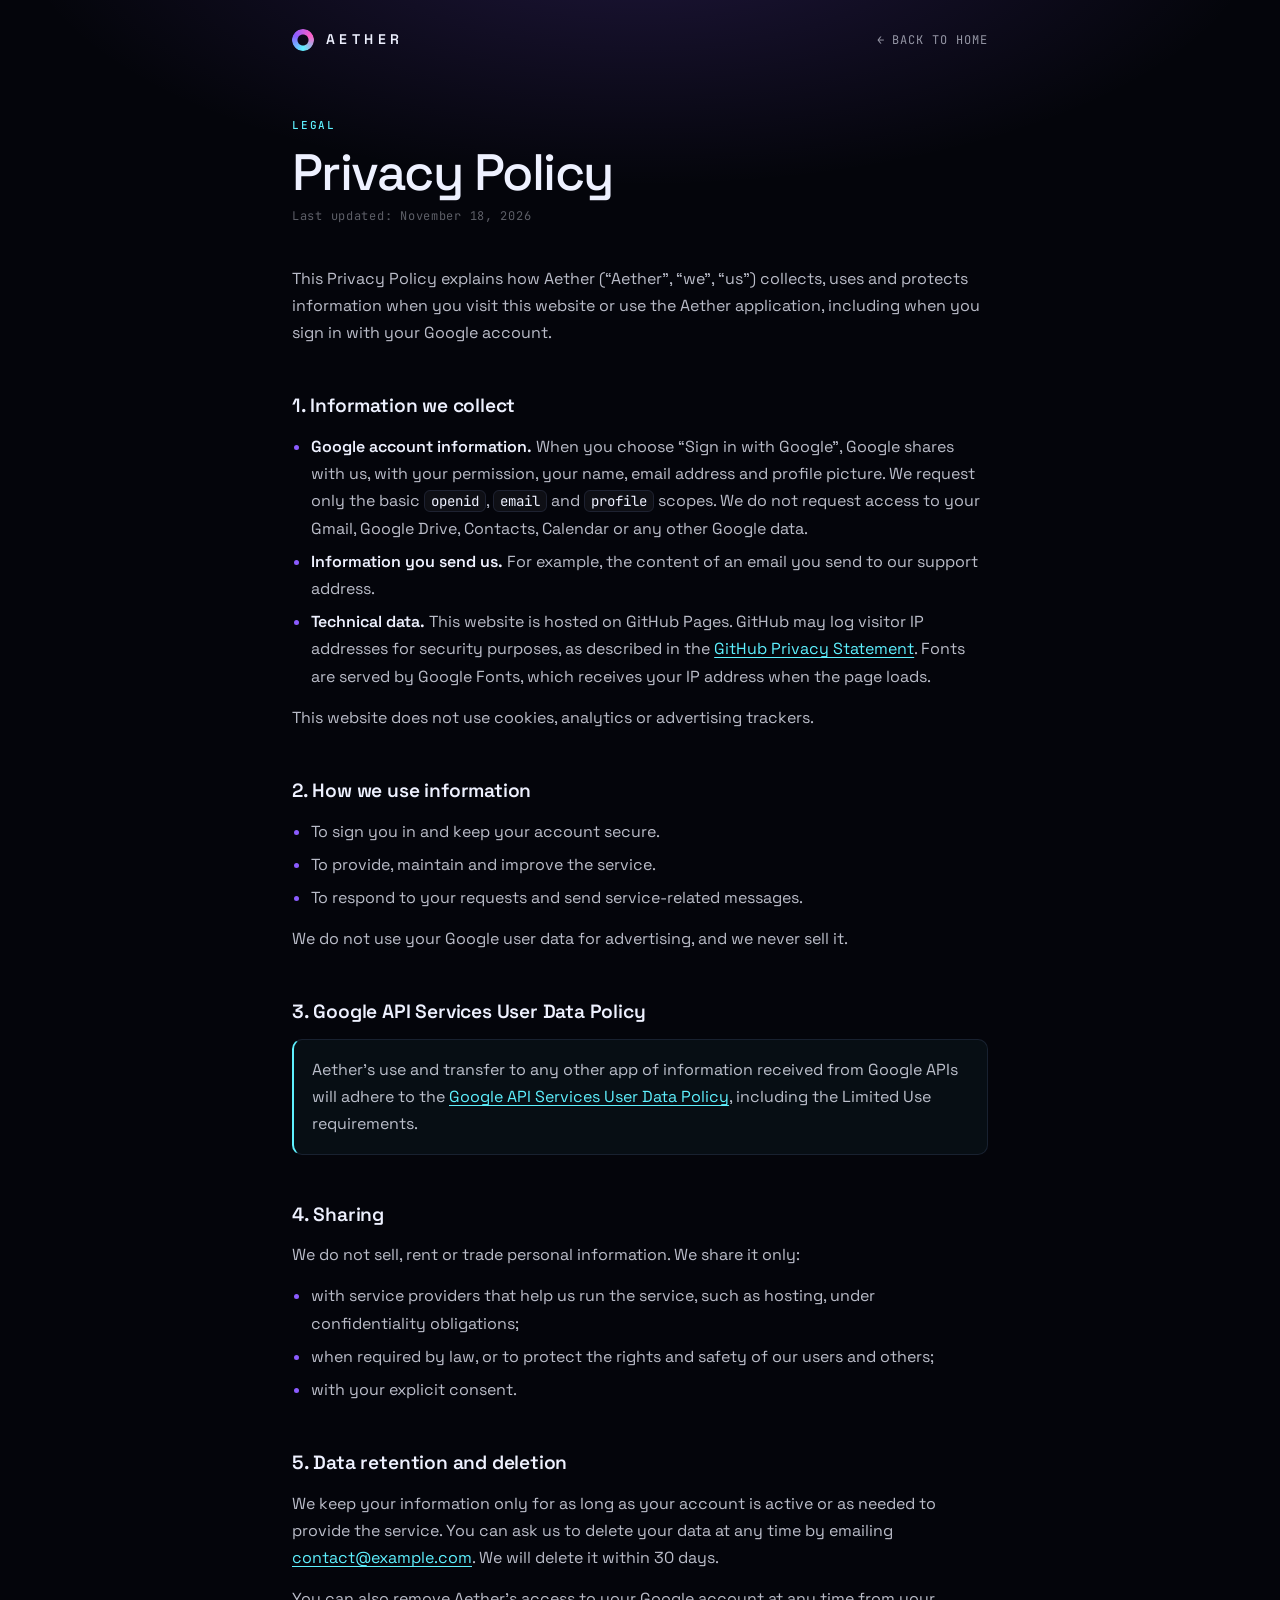
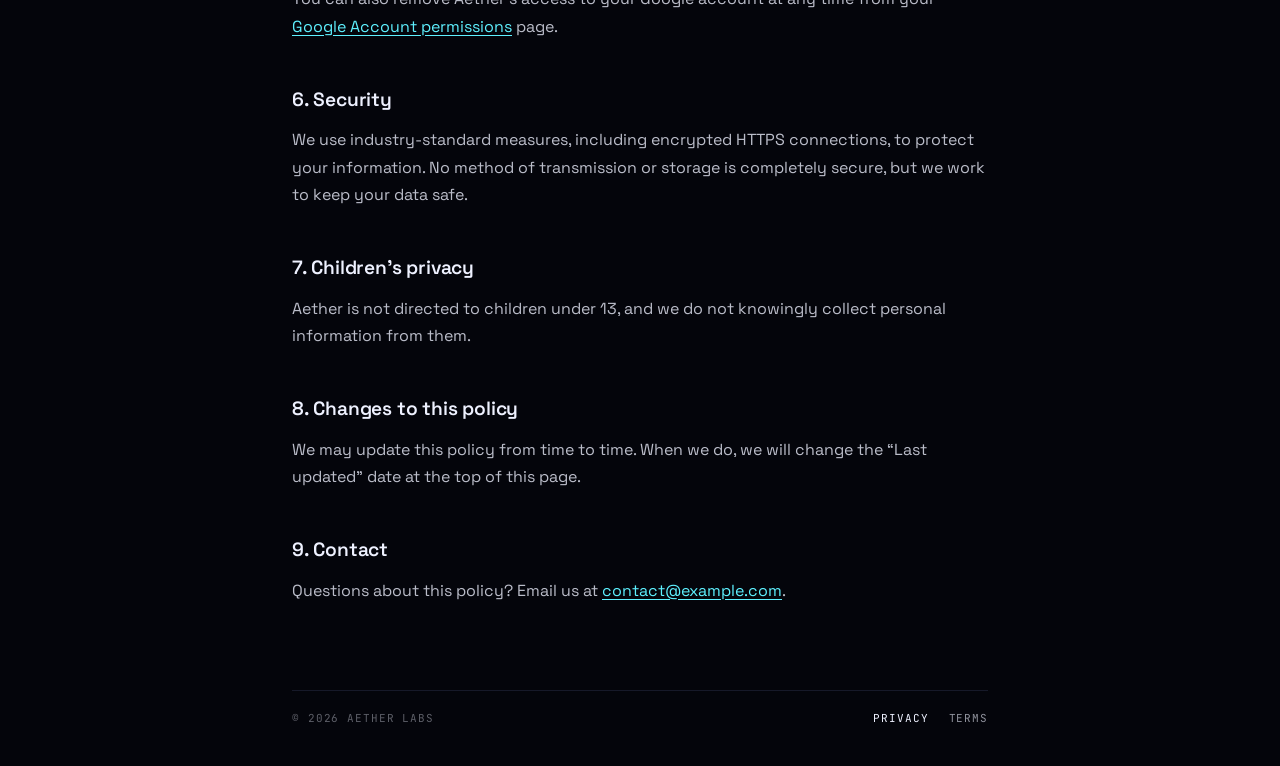
==== privacy.html @ 3209c8dd "feat:  add privacy, terms pageq" ====
<!doctype html>
<html lang="en">
<head>
  <meta charset="utf-8" />
  <meta name="viewport" content="width=device-width, initial-scale=1, viewport-fit=cover" />
  <title>Privacy Policy · Aether</title>
  <meta name="description" content="How Aether collects, uses and protects your information, including data received through Sign in with Google." />
  <link rel="canonical" href="https://bsv-hainguyen.github.io/landing/privacy.html" />
  <meta name="theme-color" content="#04050b" />
  <meta name="color-scheme" content="dark" />
  <link rel="icon" href="favicon.ico" sizes="32x32" />
  <link rel="icon" href="favicon.svg" type="image/svg+xml" />
  <link rel="apple-touch-icon" href="apple-touch-icon.png" />
  <link rel="preconnect" href="https://fonts.googleapis.com" />
  <link rel="preconnect" href="https://fonts.gstatic.com" crossorigin />
  <link rel="stylesheet" href="https://fonts.googleapis.com/css2?family=JetBrains+Mono:wght@400;500&family=Space+Grotesk:wght@400;500;600&display=swap" />
  <link rel="stylesheet" href="legal.css" />
</head>
<body>
  <div class="wrap">
    <header class="top">
      <a class="brand" href="./" aria-label="Aether home">
        <span class="brand-mark" aria-hidden="true"></span>
        <span>AETHER</span>
      </a>
      <a class="back" href="./">&larr; Back to home</a>
    </header>

    <main>
      <p class="kicker">Legal</p>
      <h1>Privacy Policy</h1>
      <p class="updated">Last updated: November 18, 2026</p>

      <p>
        This Privacy Policy explains how Aether (&ldquo;Aether&rdquo;, &ldquo;we&rdquo;, &ldquo;us&rdquo;) collects,
        uses and protects information when you visit this website or use the Aether application, including when
        you sign in with your Google account.
      </p>

      <h2>1. Information we collect</h2>
      <ul>
        <li>
          <strong>Google account information.</strong> When you choose &ldquo;Sign in with Google&rdquo;, Google shares
          with us, with your permission, your name, email address and profile picture. We request only the basic
          <code>openid</code>, <code>email</code> and <code>profile</code> scopes. We do not request access to your
          Gmail, Google Drive, Contacts, Calendar or any other Google data.
        </li>
        <li>
          <strong>Information you send us.</strong> For example, the content of an email you send to our support
          address.
        </li>
        <li>
          <strong>Technical data.</strong> This website is hosted on GitHub Pages. GitHub may log visitor IP addresses
          for security purposes, as described in the
          <a href="https://docs.github.com/en/site-policy/privacy-policies/github-general-privacy-statement" rel="noopener">GitHub Privacy Statement</a>.
          Fonts are served by Google Fonts, which receives your IP address when the page loads.
        </li>
      </ul>
      <p>This website does not use cookies, analytics or advertising trackers.</p>

      <h2>2. How we use information</h2>
      <ul>
        <li>To sign you in and keep your account secure.</li>
        <li>To provide, maintain and improve the service.</li>
        <li>To respond to your requests and send service-related messages.</li>
      </ul>
      <p>We do not use your Google user data for advertising, and we never sell it.</p>

      <h2>3. Google API Services User Data Policy</h2>
      <p class="note">
        Aether&rsquo;s use and transfer to any other app of information received from Google APIs will adhere to the
        <a href="https://developers.google.com/terms/api-services-user-data-policy" rel="noopener">Google API Services User Data Policy</a>,
        including the Limited Use requirements.
      </p>

      <h2>4. Sharing</h2>
      <p>We do not sell, rent or trade personal information. We share it only:</p>
      <ul>
        <li>with service providers that help us run the service, such as hosting, under confidentiality obligations;</li>
        <li>when required by law, or to protect the rights and safety of our users and others;</li>
        <li>with your explicit consent.</li>
      </ul>

      <h2>5. Data retention and deletion</h2>
      <p>
        We keep your information only for as long as your account is active or as needed to provide the service.
        You can ask us to delete your data at any time by emailing
        <!-- TODO: replace with the real contact email -->
        <a href="mailto:contact@example.com">contact@example.com</a>. We will delete it within 30 days.
      </p>
      <p>
        You can also remove Aether&rsquo;s access to your Google account at any time from your
        <a href="https://myaccount.google.com/permissions" rel="noopener">Google Account permissions</a> page.
      </p>

      <h2>6. Security</h2>
      <p>
        We use industry-standard measures, including encrypted HTTPS connections, to protect your information.
        No method of transmission or storage is completely secure, but we work to keep your data safe.
      </p>

      <h2>7. Children&rsquo;s privacy</h2>
      <p>
        Aether is not directed to children under 13, and we do not knowingly collect personal information from them.
      </p>

      <h2>8. Changes to this policy</h2>
      <p>
        We may update this policy from time to time. When we do, we will change the &ldquo;Last updated&rdquo; date
        at the top of this page.
      </p>

      <h2>9. Contact</h2>
      <p>
        Questions about this policy? Email us at
        <!-- TODO: replace with the real contact email -->
        <a href="mailto:contact@example.com">contact@example.com</a>.
      </p>
    </main>

    <footer class="foot">
      <span>&copy; 2026 Aether Labs</span>
      <nav aria-label="Legal">
        <a href="privacy.html" aria-current="page">Privacy</a>
        <a href="terms.html">Terms</a>
      </nav>
    </footer>
  </div>
</body>
</html>
---- legal.css ----
:root {
  --bg: #04050b;
  --fg: #eef1ff;
  --body: rgba(238, 241, 255, 0.78);
  --muted: rgba(238, 241, 255, 0.6);
  --faint: rgba(238, 241, 255, 0.38);
  --line: rgba(150, 170, 255, 0.12);
  --cyan: #5ef1ff;
  --violet: #8b5cff;
  --pink: #ff5ec8;
  --pad: clamp(16px, 4vw, 32px);
  --font: "Space Grotesk", ui-sans-serif, system-ui, -apple-system, "Segoe UI", Roboto, sans-serif;
  --mono: "JetBrains Mono", ui-monospace, SFMono-Regular, Menlo, Consolas, monospace;
  color-scheme: dark;
}

*,
*::before,
*::after {
  box-sizing: border-box;
}

body {
  margin: 0;
  min-height: 100vh;
  background:
    radial-gradient(70% 380px at 50% -80px, rgba(139, 92, 255, 0.2), transparent 70%),
    var(--bg);
  color: var(--fg);
  font-family: var(--font);
  line-height: 1.7;
  -webkit-font-smoothing: antialiased;
  -moz-osx-font-smoothing: grayscale;
}

.wrap {
  max-width: 760px;
  margin: 0 auto;
  padding: 0 var(--pad);
}

a {
  color: var(--cyan);
  text-underline-offset: 3px;
}

a:focus-visible {
  outline: 2px solid var(--cyan);
  outline-offset: 3px;
  border-radius: 4px;
}

/* ---------- header ---------- */

.top {
  display: flex;
  align-items: center;
  justify-content: space-between;
  gap: 16px;
  padding: 28px 0;
}

.brand {
  display: inline-flex;
  align-items: center;
  gap: 12px;
  color: var(--fg);
  text-decoration: none;
  font-weight: 600;
  font-size: 14px;
  letter-spacing: 0.32em;
}

.brand-mark {
  width: 22px;
  height: 22px;
  border-radius: 50%;
  background: conic-gradient(from 180deg, var(--cyan), var(--violet), var(--pink), var(--cyan));
  -webkit-mask: radial-gradient(circle, transparent 5px, #000 6px);
  mask: radial-gradient(circle, transparent 5px, #000 6px);
  animation: spin 6s linear infinite;
}

.back {
  color: var(--muted);
  font: 400 12px/1 var(--mono);
  letter-spacing: 0.08em;
  text-transform: uppercase;
  text-decoration: none;
  transition: color 0.2s ease;
}

.back:hover {
  color: var(--fg);
}

/* ---------- content ---------- */

main {
  padding: 40px 0 72px;
}

.kicker {
  margin: 0;
  color: var(--cyan);
  font: 500 11px/1 var(--mono);
  letter-spacing: 0.16em;
  text-transform: uppercase;
}

h1 {
  margin: 14px 0 8px;
  font-size: clamp(2.1rem, 6vw, 3.2rem);
  font-weight: 500;
  line-height: 1.08;
  letter-spacing: -0.03em;
}

.updated {
  margin: 0 0 40px;
  color: var(--faint);
  font: 400 12px/1.4 var(--mono);
  letter-spacing: 0.06em;
}

h2 {
  margin: 44px 0 10px;
  font-size: 1.2rem;
  font-weight: 600;
  letter-spacing: -0.01em;
}

p,
li {
  color: var(--body);
  font-size: 16px;
}

p {
  margin: 0 0 14px;
}

ul {
  margin: 0 0 14px;
  padding-left: 1.2em;
}

li {
  margin: 6px 0;
}

li::marker {
  color: var(--violet);
}

strong {
  color: var(--fg);
  font-weight: 600;
}

code {
  padding: 1px 6px;
  border: 1px solid var(--line);
  border-radius: 6px;
  background: rgba(255, 255, 255, 0.04);
  color: var(--fg);
  font: 400 0.88em/1 var(--mono);
}

.note {
  margin: 0 0 14px;
  padding: 16px 18px;
  border: 1px solid var(--line);
  border-left: 2px solid var(--cyan);
  border-radius: 10px;
  background: rgba(94, 241, 255, 0.04);
}

/* ---------- footer ---------- */

.foot {
  display: flex;
  flex-wrap: wrap;
  align-items: center;
  justify-content: space-between;
  gap: 12px 24px;
  padding: 20px 0 40px;
  border-top: 1px solid var(--line);
  color: var(--faint);
  font: 400 11px/1.4 var(--mono);
  letter-spacing: 0.08em;
  text-transform: uppercase;
}

.foot nav {
  display: flex;
  gap: 20px;
}

.foot a {
  color: var(--muted);
  text-decoration: none;
}

.foot a:hover,
.foot a[aria-current="page"] {
  color: var(--fg);
}

@keyframes spin {
  to {
    transform: rotate(360deg);
  }
}

@media (prefers-reduced-motion: reduce) {
  .brand-mark {
    animation: none;
  }
}
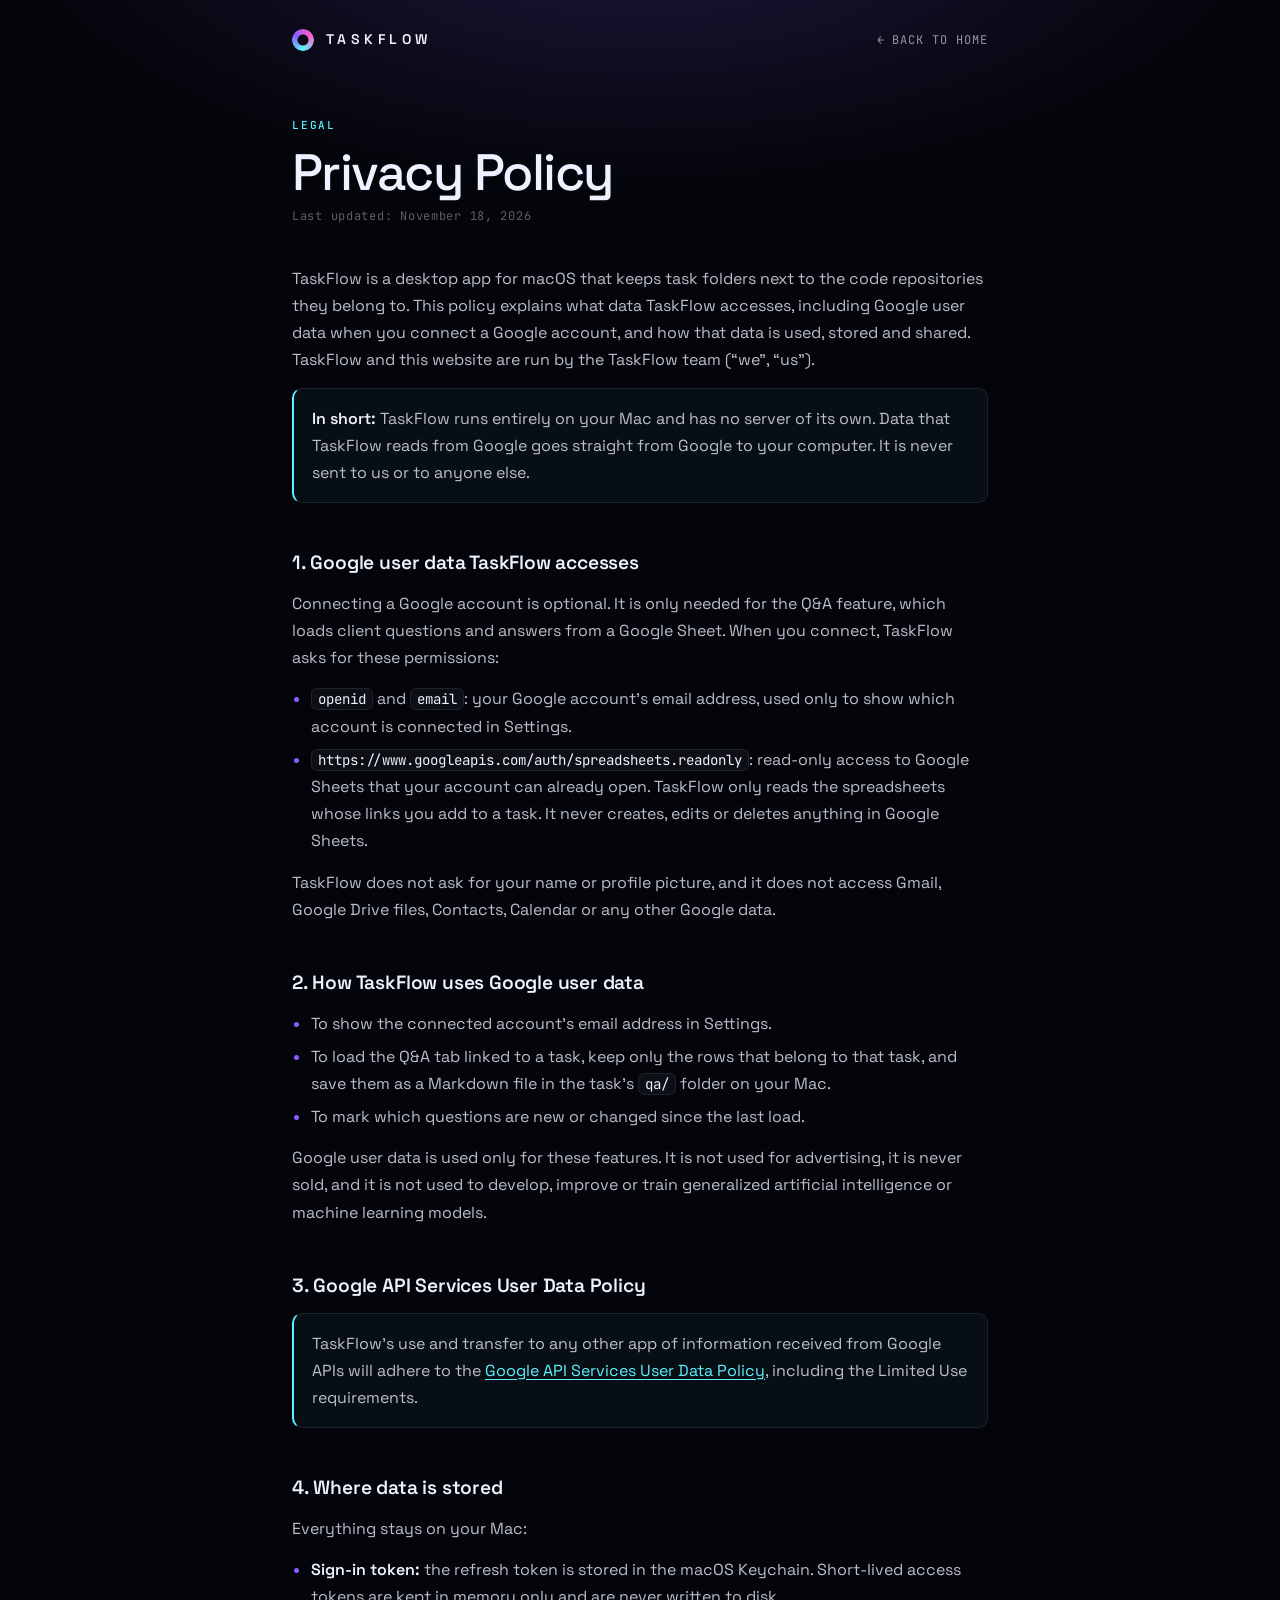
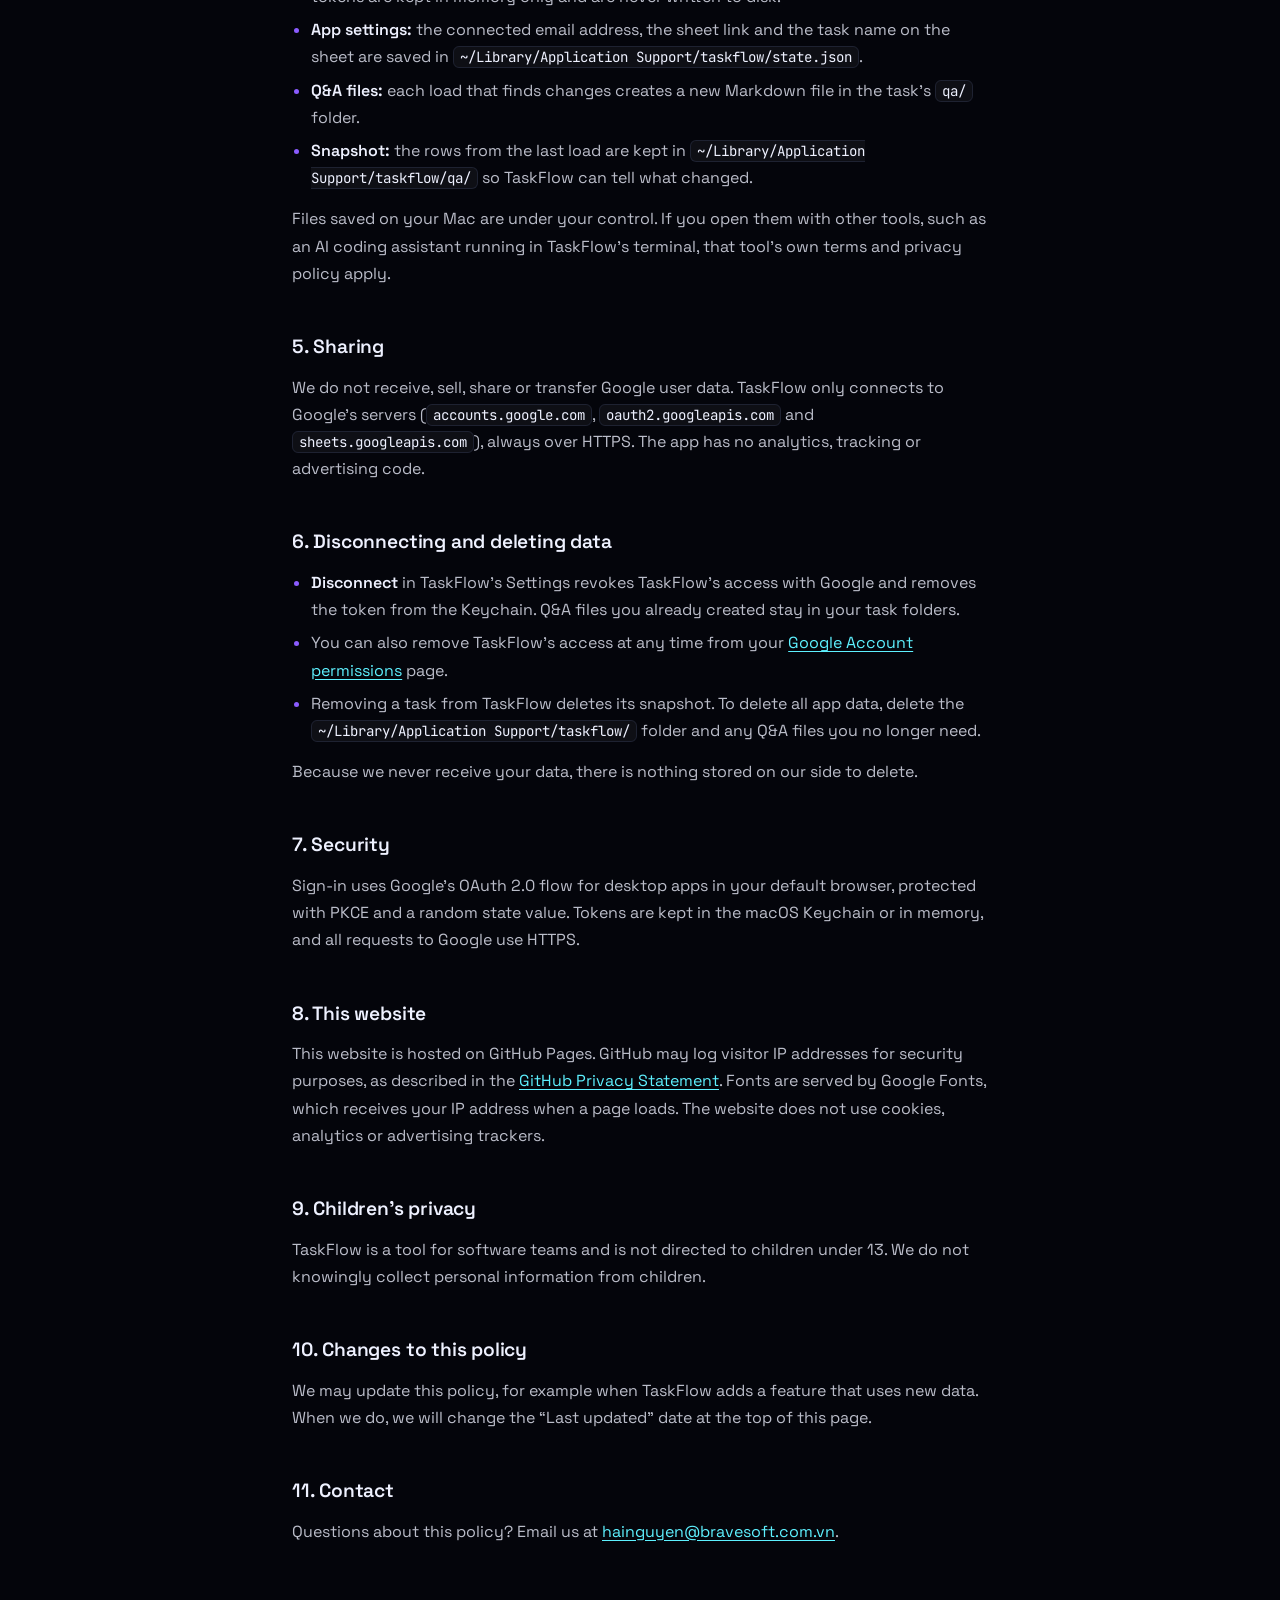
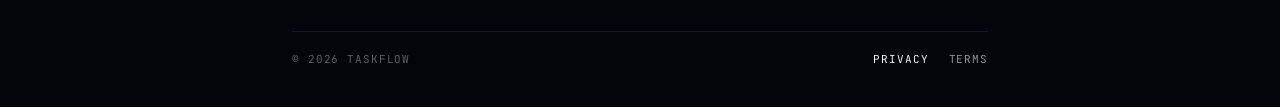
==== commit 64dad565: "fix: web icon and privacy" ====
--- a/privacy.html
+++ b/privacy.html
@@ -3,8 +3,8 @@
 <head>
   <meta charset="utf-8" />
   <meta name="viewport" content="width=device-width, initial-scale=1, viewport-fit=cover" />
-  <title>Privacy Policy · Aether</title>
-  <meta name="description" content="How Aether collects, uses and protects your information, including data received through Sign in with Google." />
+  <title>Privacy Policy · TaskFlow</title>
+  <meta name="description" content="How the TaskFlow macOS app accesses, uses and stores data, including read-only Google Sheets data. Everything stays on your Mac." />
   <link rel="canonical" href="https://bsv-hainguyen.github.io/landing/privacy.html" />
   <meta name="theme-color" content="#04050b" />
   <meta name="color-scheme" content="dark" />
@@ -19,9 +19,9 @@
 <body>
   <div class="wrap">
     <header class="top">
-      <a class="brand" href="./" aria-label="Aether home">
+      <a class="brand" href="./" aria-label="TaskFlow home">
         <span class="brand-mark" aria-hidden="true"></span>
-        <span>AETHER</span>
+        <span>TASKFLOW</span>
       </a>
       <a class="back" href="./">&larr; Back to home</a>
     </header>
@@ -32,94 +32,144 @@
       <p class="updated">Last updated: November 18, 2026</p>
 
       <p>
-        This Privacy Policy explains how Aether (&ldquo;Aether&rdquo;, &ldquo;we&rdquo;, &ldquo;us&rdquo;) collects,
-        uses and protects information when you visit this website or use the Aether application, including when
-        you sign in with your Google account.
+        TaskFlow is a desktop app for macOS that keeps task folders next to the code repositories they belong to.
+        This policy explains what data TaskFlow accesses, including Google user data when you connect a Google
+        account, and how that data is used, stored and shared. TaskFlow and this website are run by the TaskFlow team
+        (&ldquo;we&rdquo;, &ldquo;us&rdquo;).
       </p>
 
-      <h2>1. Information we collect</h2>
+      <p class="note">
+        <strong>In short:</strong> TaskFlow runs entirely on your Mac and has no server of its own. Data that TaskFlow
+        reads from Google goes straight from Google to your computer. It is never sent to us or to anyone else.
+      </p>
+
+      <h2>1. Google user data TaskFlow accesses</h2>
+      <p>
+        Connecting a Google account is optional. It is only needed for the Q&amp;A feature, which loads client
+        questions and answers from a Google Sheet. When you connect, TaskFlow asks for these permissions:
+      </p>
       <ul>
         <li>
-          <strong>Google account information.</strong> When you choose &ldquo;Sign in with Google&rdquo;, Google shares
-          with us, with your permission, your name, email address and profile picture. We request only the basic
-          <code>openid</code>, <code>email</code> and <code>profile</code> scopes. We do not request access to your
-          Gmail, Google Drive, Contacts, Calendar or any other Google data.
+          <code>openid</code> and <code>email</code>: your Google account&rsquo;s email address, used only to show
+          which account is connected in Settings.
         </li>
         <li>
-          <strong>Information you send us.</strong> For example, the content of an email you send to our support
-          address.
-        </li>
-        <li>
-          <strong>Technical data.</strong> This website is hosted on GitHub Pages. GitHub may log visitor IP addresses
-          for security purposes, as described in the
-          <a href="https://docs.github.com/en/site-policy/privacy-policies/github-general-privacy-statement" rel="noopener">GitHub Privacy Statement</a>.
-          Fonts are served by Google Fonts, which receives your IP address when the page loads.
+          <code>https://www.googleapis.com/auth/spreadsheets.readonly</code>: read-only access to Google Sheets that
+          your account can already open. TaskFlow only reads the spreadsheets whose links you add to a task. It never
+          creates, edits or deletes anything in Google Sheets.
         </li>
       </ul>
-      <p>This website does not use cookies, analytics or advertising trackers.</p>
+      <p>
+        TaskFlow does not ask for your name or profile picture, and it does not access Gmail, Google Drive files,
+        Contacts, Calendar or any other Google data.
+      </p>
 
-      <h2>2. How we use information</h2>
+      <h2>2. How TaskFlow uses Google user data</h2>
       <ul>
-        <li>To sign you in and keep your account secure.</li>
-        <li>To provide, maintain and improve the service.</li>
-        <li>To respond to your requests and send service-related messages.</li>
+        <li>To show the connected account&rsquo;s email address in Settings.</li>
+        <li>
+          To load the Q&amp;A tab linked to a task, keep only the rows that belong to that task, and save them as a
+          Markdown file in the task&rsquo;s <code>qa/</code> folder on your Mac.
+        </li>
+        <li>To mark which questions are new or changed since the last load.</li>
       </ul>
-      <p>We do not use your Google user data for advertising, and we never sell it.</p>
+      <p>
+        Google user data is used only for these features. It is not used for advertising, it is never sold, and it is
+        not used to develop, improve or train generalized artificial intelligence or machine learning models.
+      </p>
 
       <h2>3. Google API Services User Data Policy</h2>
       <p class="note">
-        Aether&rsquo;s use and transfer to any other app of information received from Google APIs will adhere to the
+        TaskFlow&rsquo;s use and transfer to any other app of information received from Google APIs will adhere to the
         <a href="https://developers.google.com/terms/api-services-user-data-policy" rel="noopener">Google API Services User Data Policy</a>,
         including the Limited Use requirements.
       </p>
 
-      <h2>4. Sharing</h2>
-      <p>We do not sell, rent or trade personal information. We share it only:</p>
+      <h2>4. Where data is stored</h2>
+      <p>Everything stays on your Mac:</p>
       <ul>
-        <li>with service providers that help us run the service, such as hosting, under confidentiality obligations;</li>
-        <li>when required by law, or to protect the rights and safety of our users and others;</li>
-        <li>with your explicit consent.</li>
+        <li>
+          <strong>Sign-in token:</strong> the refresh token is stored in the macOS Keychain. Short-lived access tokens
+          are kept in memory only and are never written to disk.
+        </li>
+        <li>
+          <strong>App settings:</strong> the connected email address, the sheet link and the task name on the sheet
+          are saved in <code>~/Library/Application Support/taskflow/state.json</code>.
+        </li>
+        <li>
+          <strong>Q&amp;A files:</strong> each load that finds changes creates a new Markdown file in the task&rsquo;s
+          <code>qa/</code> folder.
+        </li>
+        <li>
+          <strong>Snapshot:</strong> the rows from the last load are kept in
+          <code>~/Library/Application Support/taskflow/qa/</code> so TaskFlow can tell what changed.
+        </li>
       </ul>
-
-      <h2>5. Data retention and deletion</h2>
       <p>
-        We keep your information only for as long as your account is active or as needed to provide the service.
-        You can ask us to delete your data at any time by emailing
-        <!-- TODO: replace with the real contact email -->
-        <a href="mailto:contact@example.com">contact@example.com</a>. We will delete it within 30 days.
-      </p>
-      <p>
-        You can also remove Aether&rsquo;s access to your Google account at any time from your
-        <a href="https://myaccount.google.com/permissions" rel="noopener">Google Account permissions</a> page.
+        Files saved on your Mac are under your control. If you open them with other tools, such as an AI coding
+        assistant running in TaskFlow&rsquo;s terminal, that tool&rsquo;s own terms and privacy policy apply.
       </p>
 
-      <h2>6. Security</h2>
+      <h2>5. Sharing</h2>
       <p>
-        We use industry-standard measures, including encrypted HTTPS connections, to protect your information.
-        No method of transmission or storage is completely secure, but we work to keep your data safe.
+        We do not receive, sell, share or transfer Google user data. TaskFlow only connects to Google&rsquo;s servers
+        (<code>accounts.google.com</code>, <code>oauth2.googleapis.com</code> and <code>sheets.googleapis.com</code>),
+        always over HTTPS. The app has no analytics, tracking or advertising code.
       </p>
 
-      <h2>7. Children&rsquo;s privacy</h2>
+      <h2>6. Disconnecting and deleting data</h2>
+      <ul>
+        <li>
+          <strong>Disconnect</strong> in TaskFlow&rsquo;s Settings revokes TaskFlow&rsquo;s access with Google and
+          removes the token from the Keychain. Q&amp;A files you already created stay in your task folders.
+        </li>
+        <li>
+          You can also remove TaskFlow&rsquo;s access at any time from your
+          <a href="https://myaccount.google.com/permissions" rel="noopener">Google Account permissions</a> page.
+        </li>
+        <li>
+          Removing a task from TaskFlow deletes its snapshot. To delete all app data, delete the
+          <code>~/Library/Application Support/taskflow/</code> folder and any Q&amp;A files you no longer need.
+        </li>
+      </ul>
+      <p>Because we never receive your data, there is nothing stored on our side to delete.</p>
+
+      <h2>7. Security</h2>
       <p>
-        Aether is not directed to children under 13, and we do not knowingly collect personal information from them.
+        Sign-in uses Google&rsquo;s OAuth 2.0 flow for desktop apps in your default browser, protected with PKCE and a
+        random state value. Tokens are kept in the macOS Keychain or in memory, and all requests to Google use HTTPS.
       </p>
 
-      <h2>8. Changes to this policy</h2>
+      <h2>8. This website</h2>
       <p>
-        We may update this policy from time to time. When we do, we will change the &ldquo;Last updated&rdquo; date
-        at the top of this page.
+        This website is hosted on GitHub Pages. GitHub may log visitor IP addresses for security purposes, as described
+        in the
+        <a href="https://docs.github.com/en/site-policy/privacy-policies/github-general-privacy-statement" rel="noopener">GitHub Privacy Statement</a>.
+        Fonts are served by Google Fonts, which receives your IP address when a page loads. The website does not use
+        cookies, analytics or advertising trackers.
       </p>
 
-      <h2>9. Contact</h2>
+      <h2>9. Children&rsquo;s privacy</h2>
+      <p>
+        TaskFlow is a tool for software teams and is not directed to children under 13. We do not knowingly collect
+        personal information from children.
+      </p>
+
+      <h2>10. Changes to this policy</h2>
+      <p>
+        We may update this policy, for example when TaskFlow adds a feature that uses new data. When we do, we will
+        change the &ldquo;Last updated&rdquo; date at the top of this page.
+      </p>
+
+      <h2>11. Contact</h2>
       <p>
         Questions about this policy? Email us at
-        <!-- TODO: replace with the real contact email -->
-        <a href="mailto:contact@example.com">contact@example.com</a>.
+        <a href="mailto:hainguyen@bravesoft.com.vn">hainguyen@bravesoft.com.vn</a>.
       </p>
     </main>
 
     <footer class="foot">
-      <span>&copy; 2026 Aether Labs</span>
+      <span>&copy; 2026 TaskFlow</span>
       <nav aria-label="Legal">
         <a href="privacy.html" aria-current="page">Privacy</a>
         <a href="terms.html">Terms</a>
